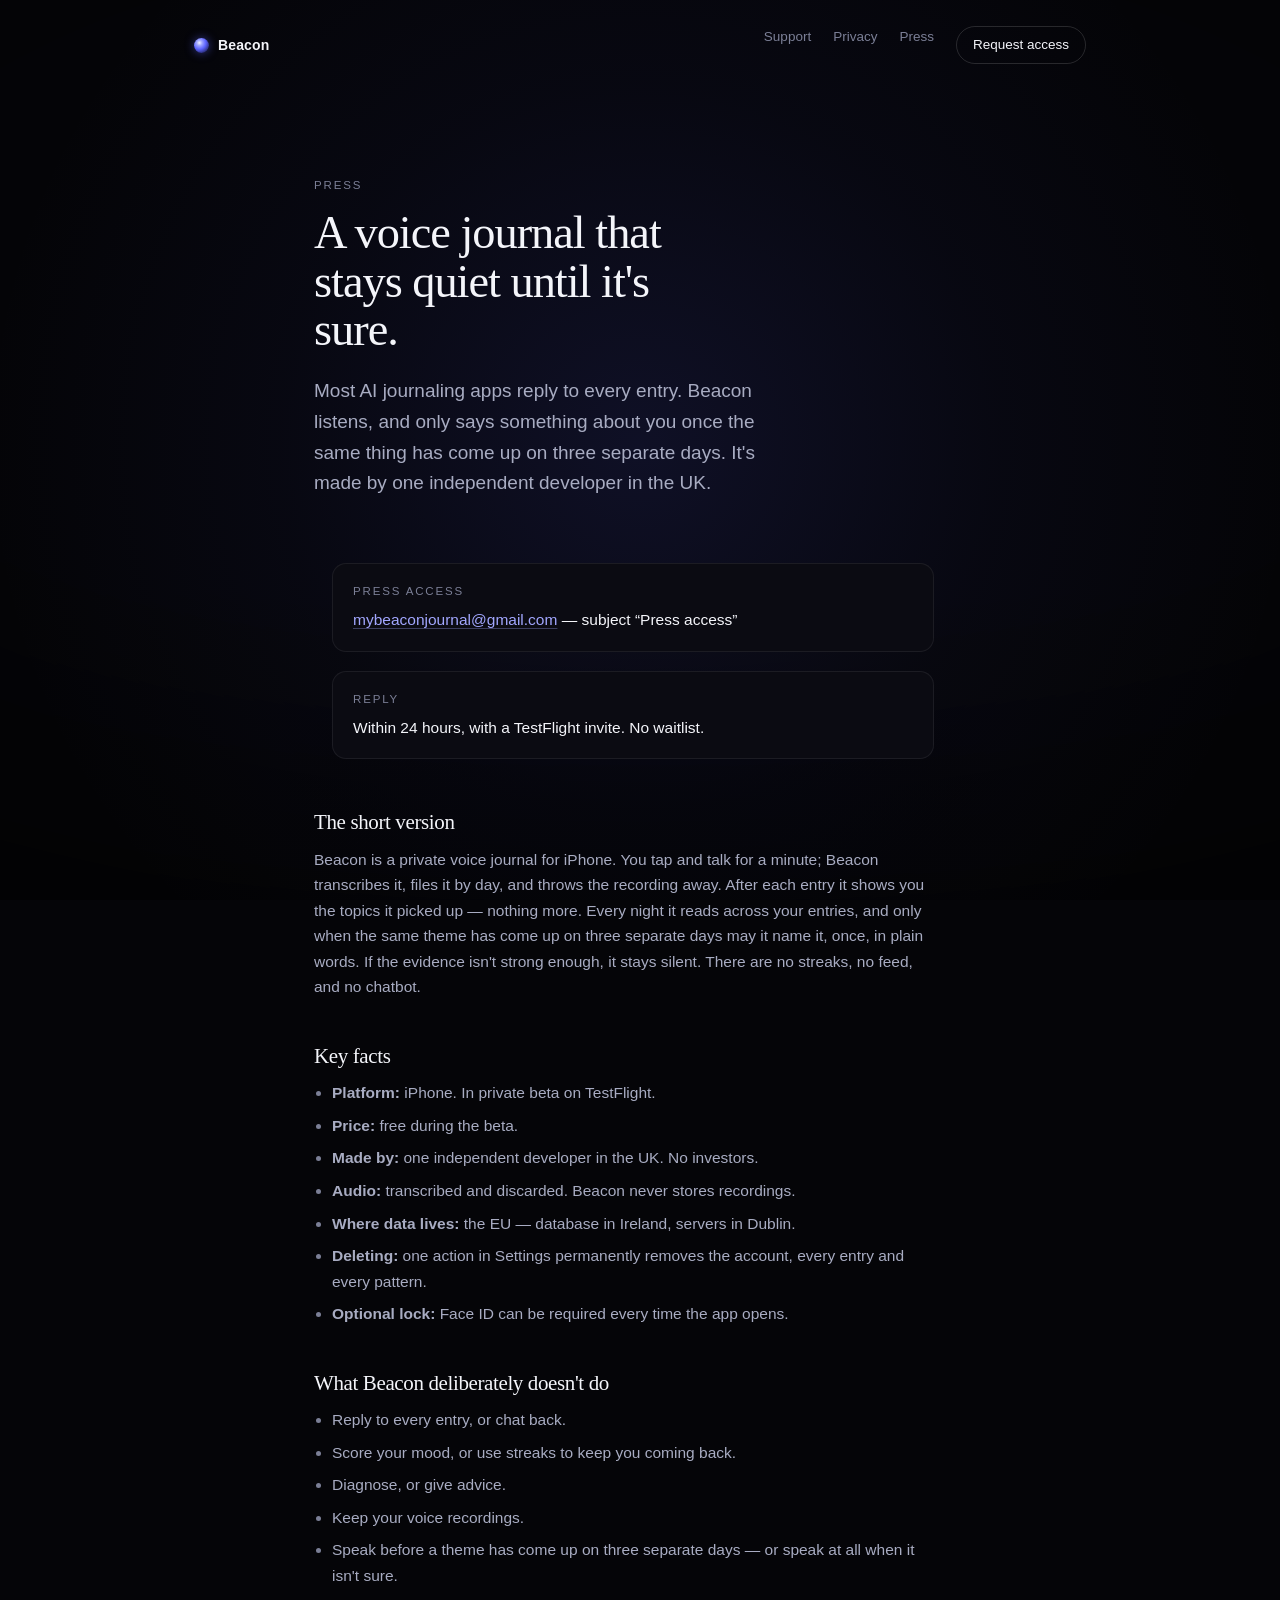
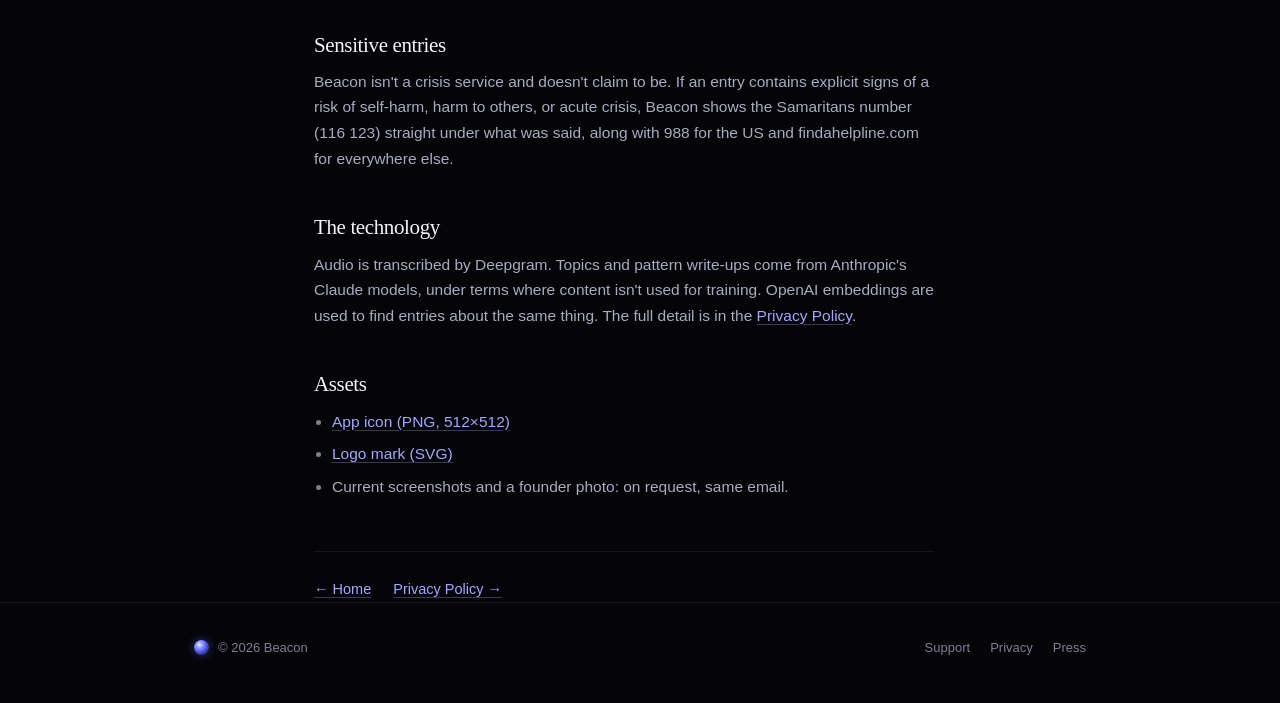
==== press.html @ 88349504 "Lead with restraint, add a press page, name every processor - Copy now matches the app: Beacon shows" ====
<!doctype html>
<html lang="en">
<head>
<meta charset="utf-8" />
<meta name="viewport" content="width=device-width, initial-scale=1" />
<title>Press — Beacon</title>
<meta name="description" content="Beacon for journalists: what it is, how it works, how it handles privacy and sensitive entries, and how to get access today." />
<meta name="theme-color" content="#050508" />
<link rel="canonical" href="https://mybeaconjournal.com/press.html" />
<meta property="og:type" content="website" />
<meta property="og:site_name" content="Beacon" />
<meta property="og:url" content="https://mybeaconjournal.com/press.html" />
<meta property="og:title" content="Press — Beacon" />
<meta property="og:description" content="A voice journal that stays quiet until it's sure. Press access, facts, and how it handles privacy." />
<meta property="og:image" content="https://mybeaconjournal.com/assets/og.png" />
<meta name="twitter:card" content="summary_large_image" />
<meta name="twitter:image" content="https://mybeaconjournal.com/assets/og.png" />
<link rel="icon" href="/favicon.svg" type="image/svg+xml" />
<link rel="icon" href="/assets/icon-32.png" sizes="32x32" type="image/png" />
<link rel="apple-touch-icon" href="/assets/apple-touch-icon.png" />
<link rel="manifest" href="/site.webmanifest" />
<link rel="stylesheet" href="styles.css" />
</head>
<body>
<a class="skip-link" href="#main">Skip to content</a>
<div class="bg" aria-hidden="true"></div>
<header class="site-header">
  <div class="wrap">
    <a class="brand" href="index.html">
      <span class="mark" aria-hidden="true"></span>
      Beacon
    </a>
    <nav class="site-nav" aria-label="Primary">
      <a href="support.html">Support</a>
      <a href="privacy.html">Privacy</a>
      <a href="press.html">Press</a>
      <a class="nav-cta" href="index.html#access">Request access</a>
    </nav>
  </div>
</header>

<main id="main">
  <section class="doc-header">
    <div class="wrap">
      <p class="label">Press</p>
      <h1>A voice journal that stays quiet until it's sure.</h1>
      <p class="lede">
        Most AI journaling apps reply to every entry. Beacon listens, and only says
        something about you once the same thing has come up on three separate days.
        It's made by one independent developer in the UK.
      </p>
    </div>
  </section>

  <section>
    <div class="wrap">
      <div class="doc">
        <ul class="contact-grid">
          <li>
            <span class="label">Press access</span>
            <span><a class="link" href="mailto:mybeaconjournal@gmail.com?subject=Press%20access">mybeaconjournal@gmail.com</a> — subject “Press access”</span>
          </li>
          <li>
            <span class="label">Reply</span>
            <span>Within 24 hours, with a TestFlight invite. No waitlist.</span>
          </li>
        </ul>

        <h2>The short version</h2>
        <p>
          Beacon is a private voice journal for iPhone. You tap and talk for a minute; Beacon
          transcribes it, files it by day, and throws the recording away. After each entry it
          shows you the topics it picked up — nothing more. Every night it reads across your
          entries, and only when the same theme has come up on three separate days may it name
          it, once, in plain words. If the evidence isn't strong enough, it stays silent. There
          are no streaks, no feed, and no chatbot.
        </p>

        <h2>Key facts</h2>
        <ul>
          <li><strong>Platform:</strong> iPhone. In private beta on TestFlight.</li>
          <li><strong>Price:</strong> free during the beta.</li>
          <li><strong>Made by:</strong> one independent developer in the UK. No investors.</li>
          <li><strong>Audio:</strong> transcribed and discarded. Beacon never stores recordings.</li>
          <li><strong>Where data lives:</strong> the EU — database in Ireland, servers in Dublin.</li>
          <li><strong>Deleting:</strong> one action in Settings permanently removes the account, every entry and every pattern.</li>
          <li><strong>Optional lock:</strong> Face ID can be required every time the app opens.</li>
        </ul>

        <h2>What Beacon deliberately doesn't do</h2>
        <ul>
          <li>Reply to every entry, or chat back.</li>
          <li>Score your mood, or use streaks to keep you coming back.</li>
          <li>Diagnose, or give advice.</li>
          <li>Keep your voice recordings.</li>
          <li>Speak before a theme has come up on three separate days — or speak at all when it isn't sure.</li>
        </ul>

        <h2>Sensitive entries</h2>
        <p>
          Beacon isn't a crisis service and doesn't claim to be. If an entry contains explicit
          signs of a risk of self-harm, harm to others, or acute crisis, Beacon shows the
          Samaritans number (116 123) straight under what was said, along with 988 for the US
          and findahelpline.com for everywhere else.
        </p>

        <h2>The technology</h2>
        <p>
          Audio is transcribed by Deepgram. Topics and pattern write-ups come from Anthropic's
          Claude models, under terms where content isn't used for training. OpenAI embeddings
          are used to find entries about the same thing. The full detail is in the
          <a class="link" href="privacy.html">Privacy Policy</a>.
        </p>

        <h2>Assets</h2>
        <ul>
          <li><a class="link" href="assets/icon-512.png" download>App icon (PNG, 512×512)</a></li>
          <li><a class="link" href="favicon.svg" download>Logo mark (SVG)</a></li>
          <li>Current screenshots and a founder photo: on request, same email.</li>
        </ul>

        <nav class="doc-nav" aria-label="Page">
          <a class="link" href="index.html">← Home</a>
          <a class="link" href="privacy.html">Privacy Policy →</a>
        </nav>
      </div>
    </div>
  </section>
</main>

<footer class="site-footer">
  <div class="wrap">
    <span class="footer-brand">
      <span class="mark" aria-hidden="true"></span>
      © 2026 Beacon
    </span>
    <nav aria-label="Footer">
      <a href="support.html">Support</a>
      <a href="privacy.html">Privacy</a>
      <a href="press.html">Press</a>
    </nav>
  </div>
</footer>
</body>
</html>
---- styles.css ----
/* ==================================================================
   Beacon — marketing site
   ------------------------------------------------------------------
   Design language is inherited directly from the app's "Obsidian
   Sanctuary" theme, not reinvented: true near-black ground, a single
   indigo/blue-violet accent, refined serif for anything a person is
   meant to *feel*, plain sans for structure and UI. One theme only —
   the app has no light mode, so neither does this.

   Type stack note: the display serif prefers Iowan Old Style and
   Hoefler Text, which ship on Apple platforms — i.e. on the exact
   devices someone researching an iOS app is most likely holding. That
   buys a genuinely editorial serif for zero network requests, which
   matters more than usual on a site whose entire pitch is privacy.
   ================================================================== */

:root {
  --void: #050508;
  --raise: #0b0b12;
  --hairline: rgba(255, 255, 255, 0.07);
  --hairline-strong: rgba(255, 255, 255, 0.14);

  --bone: #f4f5fa;
  --mist: #a8acc2;
  --quiet: #7b7f96;

  --ember: #5c63ff;
  --glow: #a2a7ff;
  --core: #eef0ff;

  --display: "Iowan Old Style", "Hoefler Text", "Palatino Linotype", Palatino, Georgia, serif;
  --sans: -apple-system, BlinkMacSystemFont, "SF Pro Text", "Segoe UI", Inter, Roboto, Helvetica, Arial, sans-serif;
  --mono: ui-monospace, SFMono-Regular, "SF Mono", Menlo, monospace;

  /* Text stays on a tight measure no matter how wide the viewport gets —
     the page grows around the words, the words don't stretch. */
  --measure: 660px;
  --measure-wide: 940px;
  --gutter: 24px;
}

*,
*::before,
*::after {
  box-sizing: border-box;
}

html {
  color-scheme: dark;
  -webkit-text-size-adjust: 100%;
  /* Both CTAs are in-page anchors. Travelling to the form, rather than
     cutting to it, is what keeps a jump from feeling like a new page. */
  scroll-behavior: smooth;
}

@media (prefers-reduced-motion: reduce) {
  html { scroll-behavior: auto; }
}

body {
  margin: 0;
  background: var(--void);
  color: var(--bone);
  font-family: var(--sans);
  font-size: 16px;
  line-height: 1.65;
  -webkit-font-smoothing: antialiased;
  text-rendering: optimizeLegibility;
  overflow-x: hidden;
}

a {
  color: inherit;
}

:focus-visible {
  outline: 2px solid var(--glow);
  outline-offset: 3px;
  border-radius: 4px;
}

.skip-link {
  position: absolute;
  left: -9999px;
  top: 0;
  background: var(--raise);
  color: var(--bone);
  padding: 12px 18px;
  border-radius: 0 0 10px 0;
  z-index: 100;
}

.skip-link:focus {
  left: 0;
}

/* ------------------------------------------------------------------
   Scroll reveal — progressive enhancement only. The `js` class is set
   by an inline script before paint, so with JS disabled or broken the
   content is simply visible rather than permanently hidden.
   ------------------------------------------------------------------ */

.js [data-reveal] {
  opacity: 0;
  transform: translateY(16px);
  transition: opacity 900ms cubic-bezier(0.22, 1, 0.36, 1),
    transform 900ms cubic-bezier(0.22, 1, 0.36, 1);
}

.js [data-reveal].is-visible {
  opacity: 1;
  transform: none;
}

@media (prefers-reduced-motion: reduce) {
  .js [data-reveal] {
    opacity: 1;
    transform: none;
    transition: none;
  }
  *,
  *::before,
  *::after {
    animation-duration: 0.001ms !important;
    animation-iteration-count: 1 !important;
    transition-duration: 0.001ms !important;
  }
}

/* ------------------------------------------------------------------
   Shell
   ------------------------------------------------------------------ */

.wrap {
  width: 100%;
  max-width: var(--measure);
  margin: 0 auto;
  padding: 0 var(--gutter);
}

/* For composition-led blocks (the timeline) that should breathe wider
   than body copy. The text inside still carries its own max-width, so
   line length never follows the container. */
.wrap-wide {
  max-width: var(--measure-wide);
}

/* ------------------------------------------------------------------
   Page atmosphere — fixed, full-viewport, sits behind everything. This
   is what stops a narrow text column from reading as a card floating
   on a black page: the light belongs to the whole window, and the
   column is simply where the words happen to sit inside it.
   ------------------------------------------------------------------ */

.bg {
  position: fixed;
  inset: 0;
  z-index: 0;
  pointer-events: none;
  overflow: hidden;
}

.bg::before {
  /* the wash the hero orb throws across the entire top of the window */
  content: "";
  position: absolute;
  top: -34vh;
  left: 50%;
  width: min(1500px, 145vw);
  aspect-ratio: 1;
  transform: translateX(-50%);
  background: radial-gradient(
    circle,
    rgba(92, 99, 255, 0.12) 0%,
    rgba(70, 76, 200, 0.05) 34%,
    transparent 62%
  );
}

.bg::after {
  /* edge vignette — pulls the corners down so the composition reads as
     a lit space rather than a flat black rectangle */
  content: "";
  position: absolute;
  inset: 0;
  background: radial-gradient(ellipse 120% 80% at 50% 35%, transparent 40%, rgba(0, 0, 0, 0.55) 100%);
}

.site-header {
  position: relative;
  z-index: 3;
  padding: 26px 0;
}

/* Header and footer run wider than the text measure. Chrome pinned to
   the outer edges is a large part of what makes a page feel like a
   window rather than a document. */
.site-header .wrap,
.site-footer .wrap {
  max-width: var(--measure-wide);
}

.site-header .wrap {
  display: flex;
  align-items: center;
  justify-content: space-between;
  gap: 16px;
}

.brand {
  display: inline-flex;
  align-items: center;
  gap: 9px;
  text-decoration: none;
  font-size: 14px;
  font-weight: 590;
  letter-spacing: 0.01em;
  color: var(--bone);
}

/* The small mark repeats the big orb's logic in miniature: light
   concentrated off-centre, dark at the rim. Never a flat dot. */
.mark {
  width: 15px;
  height: 15px;
  border-radius: 50%;
  flex: none;
  background: radial-gradient(circle at 36% 32%, var(--core) 0%, #9ea4ff 20%, var(--ember) 46%, #16173f 88%);
  box-shadow: 0 0 10px rgba(92, 99, 255, 0.5);
}

.site-nav {
  display: flex;
  gap: 22px;
  font-size: 13.5px;
}

.site-nav a {
  color: var(--quiet);
  text-decoration: none;
  transition: color 160ms ease;
}

.site-nav a:hover,
.site-nav a:focus-visible {
  color: var(--bone);
}

main {
  position: relative;
  z-index: 1;
}

/* ------------------------------------------------------------------
   Typography
   ------------------------------------------------------------------ */

h1,
h2,
h3 {
  font-family: var(--display);
  font-weight: 400;
  color: var(--bone);
  margin: 0;
}

h1 {
  font-size: clamp(2.6rem, 7.2vw, 4.15rem);
  line-height: 1.04;
  letter-spacing: -0.022em;
}

h2 {
  font-size: clamp(1.75rem, 4.4vw, 2.35rem);
  line-height: 1.16;
  letter-spacing: -0.018em;
}

h3 {
  font-size: 1.0625rem;
  line-height: 1.4;
  letter-spacing: -0.01em;
}

p {
  margin: 0;
  color: var(--mist);
}

.label {
  font-family: var(--sans);
  font-size: 0.72rem;
  font-weight: 500;
  text-transform: uppercase;
  letter-spacing: 0.16em;
  color: var(--quiet);
  margin: 0;
}

.lede {
  font-size: clamp(1.0625rem, 2.4vw, 1.1875rem);
  line-height: 1.62;
  color: var(--mist);
  max-width: 43ch;
}

/* ------------------------------------------------------------------
   Hero — one composition, not a stack. The orb is the first thing that
   happens on the page; the headline sits inside the light it throws.
   ------------------------------------------------------------------ */

.hero {
  position: relative;
  padding: clamp(20px, 4vw, 48px) 0 clamp(88px, 13vw, 150px);
  text-align: center;
  isolation: isolate;
}

/* Full-bleed by design: the stage is never constrained by the text
   measure, so the orb and the light it throws run to the edges of the
   window instead of stopping at a column boundary. */
.hero-stage {
  position: relative;
  width: 100%;
  display: flex;
  justify-content: center;
  margin-bottom: clamp(-46px, -5vw, -24px);
}

/* The orb ---------------------------------------------------------- */

.orb {
  position: relative;
  width: clamp(240px, 34vw, 440px);
  aspect-ratio: 1;
  animation: orb-drift 19s ease-in-out infinite;
}

/* Ambient bloom the sphere casts into the page. Dim and wide on
   purpose — a halo ring would read as a button, this reads as light
   leaving glass. */
.orb::after {
  content: "";
  position: absolute;
  /* Wide enough to run past the window edges on phones and to fill the
     upper third of a desktop composition — the glow is scenery, not a
     halo pinned to the sphere. */
  inset: -110%;
  border-radius: 50%;
  background: radial-gradient(
    circle,
    rgba(92, 99, 255, 0.26) 0%,
    rgba(82, 88, 230, 0.12) 26%,
    rgba(64, 70, 195, 0.05) 44%,
    transparent 66%
  );
  filter: blur(40px);
  z-index: -1;
  animation: orb-bloom 13s ease-in-out infinite;
}

/* Sphere body: light concentrated off-centre, falling to near-black at
   the rim — the same conical-gradient logic the app's Skia orb uses.
   `overflow: hidden` is what keeps the internal drift layers *inside*
   the glass, exactly like the app clipping its blooms to the sphere. */
.orb-body {
  position: absolute;
  inset: 0;
  border-radius: 50%;
  overflow: hidden;
  background: radial-gradient(
    circle at 37% 31%,
    var(--core) 0%,
    #c3c7ff 6%,
    #7d84ff 17%,
    #4950e0 30%,
    #2a2d80 45%,
    #171a4d 60%,
    #0c0e28 76%,
    #06070f 92%
  );
  box-shadow:
    inset 0 0 50px 14px rgba(3, 3, 10, 0.8),
    inset -18px -22px 70px 10px rgba(2, 2, 8, 0.85),
    0 30px 80px -34px rgba(92, 99, 255, 0.45);
  animation: orb-breathe 11s ease-in-out infinite;
}

/* Two internal light masses drifting at incommensurate speeds. Because
   the periods don't divide evenly the combined motion never visibly
   repeats — the same reason the app sums sine waves at odd frequencies
   instead of looping an animation. This is the "cut-through", kept
   entirely within the glass. */
.orb-drift-a,
.orb-drift-b {
  position: absolute;
  border-radius: 50%;
  filter: blur(22px);
  mix-blend-mode: screen;
  pointer-events: none;
}

.orb-drift-a {
  inset: 6% 12% 22% 4%;
  background: radial-gradient(circle at 40% 40%, rgba(190, 196, 255, 0.55) 0%, rgba(92, 99, 255, 0.16) 46%, transparent 70%);
  animation: drift-a 17s ease-in-out infinite;
}

.orb-drift-b {
  inset: 26% 6% 6% 20%;
  background: radial-gradient(circle at 55% 50%, rgba(120, 128, 255, 0.4) 0%, rgba(60, 66, 190, 0.12) 50%, transparent 72%);
  animation: drift-b 23s ease-in-out infinite;
}

/* A hard, tiny filament at the light source. Real light has a source;
   without this the sphere reads as fog. */
.orb-core {
  position: absolute;
  top: 30%;
  left: 34%;
  width: 9%;
  aspect-ratio: 1;
  border-radius: 50%;
  background: #fff;
  filter: blur(3px);
  opacity: 0.85;
  animation: orb-breathe 11s ease-in-out infinite;
}

/* Glass rim — a barely-there highlight along the top edge that sells
   "sphere" rather than "circle". */
.orb-rim {
  position: absolute;
  inset: 0;
  border-radius: 50%;
  background: linear-gradient(160deg, rgba(255, 255, 255, 0.16) 0%, transparent 34%);
  mask: radial-gradient(circle, transparent 0%, transparent 88%, #000 89%);
  -webkit-mask: radial-gradient(circle, transparent 0%, transparent 88%, #000 89%);
}

@keyframes orb-breathe {
  0%, 100% { transform: scale(1); }
  50%      { transform: scale(1.028); }
}

@keyframes orb-drift {
  0%, 100% { transform: translateY(0); }
  50%      { transform: translateY(-12px); }
}

@keyframes orb-bloom {
  0%, 100% { opacity: 0.85; transform: scale(1); }
  50%      { opacity: 1;    transform: scale(1.06); }
}

@keyframes drift-a {
  0%, 100% { transform: translate3d(0, 0, 0) scale(1); }
  33%      { transform: translate3d(9%, 7%, 0) scale(1.1); }
  66%      { transform: translate3d(-6%, 4%, 0) scale(0.95); }
}

@keyframes drift-b {
  0%, 100% { transform: translate3d(0, 0, 0) scale(1); }
  40%      { transform: translate3d(-8%, -6%, 0) scale(1.12); }
  75%      { transform: translate3d(5%, -3%, 0) scale(0.94); }
}

/* Device mockups — real product screenshots, not staged. Kept out of
   the layout at every width where they'd have to compete with the
   text column for room; they're supporting proof for a sighted reader
   on a spacious screen, never load-bearing for understanding the
   page, so hiding them below their breakpoint costs nothing. */

.phone {
  position: relative;
  width: 100%;
  aspect-ratio: 402 / 874;
  border-radius: 34px;
  padding: 8px;
  background: linear-gradient(155deg, #34364c 0%, #101018 42%, #050508 100%);
  box-shadow:
    0 50px 90px -34px rgba(0, 0, 0, 0.75),
    0 10px 40px -20px rgba(92, 99, 255, 0.25),
    0 0 0 1px rgba(255, 255, 255, 0.05);
}

.phone-screen {
  position: absolute;
  inset: 8px;
  border-radius: 27px;
  overflow: hidden;
  background: var(--void);
}

.phone-screen img {
  display: block;
  width: 100%;
  height: 100%;
  object-fit: cover;
  object-position: top center;
}

.phone-island {
  position: absolute;
  top: 8px;
  left: 50%;
  transform: translateX(-50%);
  width: 32%;
  height: 7px;
  border-radius: 999px;
  background: #000;
  z-index: 2;
}

/* Hero pair — hidden entirely below 640px so the mobile hero stays
   exactly the single-orb composition it was already tuned as; the
   second, further one only earns its keep once there's real width. */
.hero-phone {
  position: absolute;
  top: 50%;
  width: clamp(150px, 15vw, 200px);
  pointer-events: none;
  display: none;
}

.hero-phone-primary {
  right: clamp(-6px, 3vw, 54px);
  transform: translateY(-48%) rotate(-6deg);
  z-index: 2;
}

.hero-phone-secondary {
  left: clamp(-10px, 1vw, 24px);
  width: clamp(120px, 12vw, 165px);
  transform: translateY(-38%) rotate(6deg);
  z-index: 0;
  opacity: 0.5;
}

@media (min-width: 640px) {
  .hero-phone-primary {
    display: block;
  }
}

@media (min-width: 1040px) {
  .hero-phone-secondary {
    display: block;
  }
}

/* Section-edge mockups — large desktop only, anchored well outside the
   text measure so a mockup never sits under a line of copy. */
.edge-phone {
  position: absolute;
  top: 50%;
  width: clamp(140px, 10vw, 190px);
  display: none;
  pointer-events: none;
  z-index: 1;
}

.thread-phone {
  right: clamp(16px, 3vw, 64px);
  transform: translateY(-50%) rotate(4deg);
}

.settings-phone {
  left: clamp(16px, 3vw, 64px);
  transform: translateY(-50%) rotate(-4deg);
}

@media (min-width: 1440px) {
  .edge-phone {
    display: block;
  }
}

/* Hero copy -------------------------------------------------------- */

.hero-copy {
  position: relative;
  z-index: 2;
}

.hero h1 {
  margin: 0 auto;
  max-width: 17ch;
  /* No hard <br>: a manual break is only ever correct at one width, and
     this headline is read at every width there is. `balance` evens the
     lines so it never sets short-then-long, which is the rag that makes
     a display line look accidental. */
  text-wrap: balance;
}

.hero .lede {
  margin: 26px auto 0;
  text-wrap: pretty;
}

.hero-actions {
  margin-top: 38px;
  display: flex;
  gap: 12px;
  justify-content: center;
  flex-wrap: wrap;
}

.hero-note {
  margin-top: 18px;
  font-size: 0.8125rem;
  color: var(--quiet);
}

/* "How it works" was a second button sitting next to the ask, splitting
   the one decision the first screen exists to produce. Demoted to a
   quiet link: still there for the sceptical, no longer competing. */
.hero-secondary {
  margin-top: 16px;
  font-size: 0.8125rem;
}

.hero-secondary a {
  color: var(--quiet);
  text-decoration: underline;
  text-decoration-color: rgba(255, 255, 255, 0.14);
  text-underline-offset: 4px;
  transition: color 160ms ease, text-decoration-color 160ms ease;
}

.hero-secondary a:hover,
.hero-secondary a:focus-visible {
  color: var(--mist);
  text-decoration-color: var(--quiet);
}

/* ------------------------------------------------------------------
   The mobile fold — where the traffic actually lands
   ------------------------------------------------------------------
   This page is fed by a link in a TikTok bio, so the overwhelming
   majority of first views are an in-app browser on a phone: roughly
   390x660 of usable viewport once that browser's own chrome is taken
   out, and about three seconds of attention.

   Measured there before this block existed: the orb occupied 36% of
   the first screen, the headline ran to three lines, the supporting
   sentence was cut off mid-clause, and the button was 108px below the
   fold. The first screen was atmosphere with the ask underneath it.

   The desktop treatment further down is gated behind `min-width:
   640px` and never applied here, which is exactly backwards for who is
   arriving. Everything below buys vertical room back, in the order it
   is least missed: the sphere gives up diameter first (it is still the
   first thing seen, it just no longer owns a third of the screen),
   then the gaps tighten, then the headline steps down a size so it
   sets in two lines instead of three.

   `min(vw, vh)` rather than fixed sizes so a short landscape phone and
   a tall iPhone Pro Max both resolve sensibly instead of stepping at a
   breakpoint.
   ------------------------------------------------------------------ */

@media (max-width: 639px) {
  .hero {
    padding-top: clamp(8px, 2vw, 16px);
  }

  .orb {
    width: clamp(140px, min(50vw, 29vh), 260px);
  }

  .hero h1 {
    font-size: clamp(1.9rem, min(8.4vw, 5.4vh), 2.6rem);
    max-width: 18ch;
  }

  .hero .lede {
    margin-top: 14px;
    font-size: 1rem;
    max-width: 38ch;
    /* `pretty` only protects the last line; at this measure the sentence
       was leaving "for months." alone on a line of its own. */
    text-wrap: balance;
  }

  .badge {
    margin-bottom: 14px;
    font-size: 0.7rem;
    padding: 6px 13px 6px 11px;
  }

  .hero-stage {
    margin-bottom: -8px;
  }

  .hero-actions {
    margin-top: 22px;
  }

  /* Comfortably past the 44px touch minimum, and wide enough to be an
     obvious target for a thumb rather than a tidy desktop pill. */
  .hero-actions .btn-primary {
    padding: 15px 34px;
    font-size: 1rem;
  }

  .hero-note {
    margin-top: 14px;
  }

  .hero-secondary {
    margin-top: 12px;
  }
}

/* ------------------------------------------------------------------
   Short viewports — the fold
   ------------------------------------------------------------------
   The hero was composed on a tall screen, where it has room to be
   generous. On a 1440x900 laptop -- the single most common viewport
   arriving from a link in a bio -- that generosity pushed the primary
   CTA 106px below the fold, so the first screen showed the orb, the
   headline, and half a sentence, but never the ask.

   The fix is the vertical budget, not the design. The sphere and the
   headline are already fluid in *width* (34vw, 7.2vw); here they are
   made fluid in height too, by taking `min()` against a vh unit. The
   composition then shrinks continuously as the window gets shorter
   instead of stepping at a breakpoint, which is what a stack of
   max-height tiers would do -- and a cliff is exactly what you notice
   when you drag a window taller.

   The 1010px ceiling is where the untightened hero stops clipping on
   its own, so it covers every laptop (a 13" Air reports ~800-860, a
   16" Pro ~1010) and leaves tall external displays exactly as tuned.
   Each value is a `clamp()` maximum, so the narrow-screen minimums are
   untouched -- and the block starts at 640px, so mobile is unaffected
   in any case.
   ------------------------------------------------------------------ */

@media (min-width: 640px) and (max-height: 1010px) {
  .hero {
    padding-top: clamp(20px, 4vw, 26px);
  }

  .orb {
    width: clamp(240px, min(34vw, 33vh), 440px);
  }

  .hero h1 {
    font-size: clamp(2.6rem, min(7.2vw, 7.2vh), 4.15rem);
  }

  .badge {
    margin-bottom: 16px;
  }

  .hero .lede {
    margin-top: 18px;
  }

  .hero-actions {
    margin-top: 24px;
  }

  .hero-note {
    margin-top: 12px;
  }
}

/* ------------------------------------------------------------------
   Buttons
   ------------------------------------------------------------------ */

.btn {
  display: inline-flex;
  align-items: center;
  justify-content: center;
  padding: 13px 26px;
  border-radius: 999px;
  font-size: 0.9375rem;
  font-weight: 500;
  letter-spacing: 0.005em;
  text-decoration: none;
  border: 1px solid transparent;
  transition: background 180ms ease, box-shadow 220ms ease, border-color 180ms ease, color 180ms ease;
}

.btn-primary {
  background: var(--ember);
  color: #fff;
  box-shadow: 0 6px 30px -8px rgba(92, 99, 255, 0.7);
}

.btn-primary:hover,
.btn-primary:focus-visible {
  background: #6b71ff;
  box-shadow: 0 8px 38px -6px rgba(92, 99, 255, 0.85);
}

.link {
  color: var(--glow);
  text-decoration: underline;
  text-decoration-color: rgba(162, 167, 255, 0.32);
  text-underline-offset: 3px;
  transition: text-decoration-color 160ms ease;
}

.link:hover,
.link:focus-visible {
  text-decoration-color: var(--glow);
}

/* ------------------------------------------------------------------
   Sections — rhythm varies deliberately; dividers are rare, not
   automatic, so the ones that exist mean something.
   ------------------------------------------------------------------ */

.section {
  position: relative;
  padding: clamp(76px, 12vw, 128px) 0;
}

/* Full-bleed divider that fades out before it reaches either edge. A
   hard edge-to-edge line reads like a table border; a line that
   dissolves into the dark reads like the room continuing past the
   frame — which is the whole point of not feeling boxed in. */
.section-rule::before {
  content: "";
  position: absolute;
  top: 0;
  left: 0;
  right: 0;
  height: 1px;
  background: linear-gradient(
    to right,
    transparent 0%,
    var(--hairline) 18%,
    var(--hairline-strong) 50%,
    var(--hairline) 82%,
    transparent 100%
  );
}

/* A full-bleed band that gives one section its own room. Used for the
   timeline, which is the page's centrepiece and earns the emphasis. */
.band {
  background:
    radial-gradient(ellipse 90% 60% at 50% 0%, rgba(92, 99, 255, 0.07) 0%, transparent 70%),
    linear-gradient(180deg, rgba(255, 255, 255, 0.014) 0%, transparent 55%);
}

.section-head {
  margin-bottom: clamp(40px, 6vw, 60px);
}

.section-head h2 {
  margin-top: 14px;
  max-width: 18ch;
}

.section-head .lede {
  margin-top: 20px;
}

/* Steps — editorial rows, not boxed cards. The numeral is set in the
   display face at a size that makes it a typographic element rather
   than a badge. */
.steps {
  display: grid;
  gap: 0;
}

.step {
  display: grid;
  grid-template-columns: 3.25rem 1fr;
  gap: 4px 20px;
  padding: 26px 0;
  border-top: 1px solid var(--hairline);
  align-items: baseline;
}

.step:last-child {
  border-bottom: 1px solid var(--hairline);
}

.step-n {
  font-family: var(--display);
  font-size: 1.5rem;
  line-height: 1;
  color: var(--ember);
  font-variant-numeric: lining-nums;
}

.step h3 {
  margin-bottom: 6px;
}

.step p {
  grid-column: 2;
  font-size: 0.9375rem;
  max-width: 46ch;
}

/* ------------------------------------------------------------------
   The accumulation — the one section that *demonstrates* the product
   instead of describing it: quiet dated fragments running down a
   hairline, converging into a single lit noticing.
   ------------------------------------------------------------------ */

.thread {
  position: relative;
  padding-left: 30px;
  /* The band around it is full-bleed; the reading column inside it is
     not. Widening this with the container would be the exact mistake
     the full-width treatment is meant to avoid. */
  max-width: 660px;
}

.thread::before {
  content: "";
  position: absolute;
  left: 4px;
  top: 6px;
  bottom: 96px;
  width: 1px;
  background: linear-gradient(
    to bottom,
    transparent 0%,
    var(--hairline-strong) 12%,
    var(--hairline-strong) 62%,
    rgba(92, 99, 255, 0.55) 100%
  );
}

.fragment {
  position: relative;
  padding-bottom: 26px;
}

.fragment::before {
  content: "";
  position: absolute;
  left: -30px;
  top: 9px;
  width: 7px;
  height: 7px;
  border-radius: 50%;
  background: #2a2c40;
  box-shadow: 0 0 0 4px var(--void);
}

.fragment time {
  display: block;
  font-size: 0.6875rem;
  text-transform: uppercase;
  letter-spacing: 0.14em;
  color: var(--quiet);
  margin-bottom: 5px;
}

.fragment p {
  font-family: var(--display);
  font-style: italic;
  font-size: 1.0625rem;
  line-height: 1.5;
  color: #9296ad;
  max-width: 40ch;
}

/* The noticing — same left rail, but the node lights up and the type
   steps up in weight and brightness. The visual payoff is earned by
   the four quiet fragments above it. */
.noticing {
  position: relative;
  margin-top: 14px;
  padding: 28px 28px 30px;
  border: 1px solid var(--hairline);
  border-radius: 18px;
  background: linear-gradient(180deg, rgba(92, 99, 255, 0.055) 0%, rgba(11, 11, 18, 0.6) 60%);
  /* Deliberately NOT overflow:hidden — the lit node below sits outside
     this box, on the rail, and clipping is what makes the whole
     "fragments converge into a noticing" idea fall apart. The gradient
     respects border-radius on its own. */
}

.noticing::before {
  content: "";
  position: absolute;
  left: -34px;
  top: 34px;
  width: 11px;
  height: 11px;
  border-radius: 50%;
  background: radial-gradient(circle at 35% 32%, var(--core) 0%, var(--ember) 55%, #1a1b4a 100%);
  box-shadow: 0 0 14px 2px rgba(92, 99, 255, 0.75), 0 0 0 4px var(--void);
}

.noticing-label {
  display: flex;
  align-items: center;
  gap: 8px;
  font-size: 0.6875rem;
  text-transform: uppercase;
  letter-spacing: 0.15em;
  color: var(--glow);
  margin-bottom: 14px;
}

.noticing h3 {
  font-size: 1.25rem;
  margin-bottom: 12px;
}

.noticing-text {
  font-family: var(--display);
  font-style: italic;
  font-size: clamp(1.0625rem, 2.4vw, 1.1875rem);
  line-height: 1.6;
  color: #dee0f0;
  text-wrap: pretty;
}

.thread-caption {
  margin-top: 26px;
  padding-left: 30px;
  font-size: 0.8125rem;
  color: var(--quiet);
  max-width: 52ch;
}

/* ------------------------------------------------------------------
   Privacy — three specific, checkable facts. Vague trust copy is
   worse than none; each of these describes something the app actually
   does.
   ------------------------------------------------------------------ */

.facts {
  list-style: none;
  margin: 0;
  padding: 0;
}

.facts li {
  padding: 24px 0;
  border-top: 1px solid var(--hairline);
  display: grid;
  gap: 6px;
}

.facts li:last-child {
  border-bottom: 1px solid var(--hairline);
}

.facts strong {
  font-family: var(--display);
  font-size: 1.0625rem;
  font-weight: 400;
  color: var(--bone);
}

.facts p {
  font-size: 0.9375rem;
  max-width: 52ch;
}

/* ------------------------------------------------------------------
   Footer
   ------------------------------------------------------------------ */

.site-footer {
  border-top: 1px solid var(--hairline);
  padding: 34px 0 44px;
}

.site-footer .wrap {
  display: flex;
  flex-wrap: wrap;
  align-items: center;
  justify-content: space-between;
  gap: 14px 24px;
  font-size: 0.8125rem;
  color: var(--quiet);
}

.site-footer nav {
  display: flex;
  gap: 20px;
}

.site-footer a {
  color: var(--quiet);
  text-decoration: none;
  transition: color 160ms ease;
}

.site-footer a:hover,
.site-footer a:focus-visible {
  color: var(--mist);
}

.footer-brand {
  display: inline-flex;
  align-items: center;
  gap: 9px;
}

/* ------------------------------------------------------------------
   Document pages (support / privacy)
   ------------------------------------------------------------------ */

.doc-header {
  padding: clamp(56px, 10vw, 86px) 0 0;
}

.doc-header h1 {
  font-size: clamp(2.1rem, 5.4vw, 2.9rem);
  max-width: 18ch;
  margin-top: 14px;
}

.doc-header .lede {
  margin-top: 22px;
}

.doc {
  max-width: 620px;
  padding: clamp(44px, 7vw, 64px) 0 0;
}

.doc h2 {
  font-size: 1.3125rem;
  margin: 44px 0 12px;
}

.doc h2:first-child {
  margin-top: 0;
}

.doc p {
  margin-bottom: 16px;
  font-size: 0.9688rem;
}

.doc ul {
  margin: 0 0 18px;
  padding-left: 18px;
  color: var(--mist);
  font-size: 0.9688rem;
}

.doc li {
  margin-bottom: 7px;
}

.doc li::marker {
  color: var(--quiet);
}

.meta {
  font-size: 0.8125rem;
  color: var(--quiet);
  margin-top: 18px;
}

.contact-grid {
  list-style: none;
  margin: 0 0 8px;
  padding: 0;
  display: grid;
  gap: 12px;
}

.contact-grid li {
  border: 1px solid var(--hairline);
  border-radius: 14px;
  padding: 18px 20px;
  background: var(--raise);
  /* Grid, not inline flow: `.label` is applied to a <span> here, so a
     plain margin-bottom would do nothing and the label would run into
     the value on the same line. */
  display: grid;
  gap: 6px;
  justify-items: start;
}

.contact-grid span:last-child {
  font-size: 0.9688rem;
  color: var(--bone);
}

.doc-nav {
  display: flex;
  gap: 22px;
  margin-top: 52px;
  padding-top: 26px;
  border-top: 1px solid var(--hairline);
  font-size: 0.9063rem;
}

/* ------------------------------------------------------------------
   Wider viewports — the measure stays narrow on purpose. Long lines
   are the fastest way to make careful writing feel careless.
   ------------------------------------------------------------------ */

@media (min-width: 900px) {
  :root {
    --measure: 700px;
  }

  .step {
    grid-template-columns: 4rem 1fr;
    padding: 30px 0;
  }
}

/* ------------------------------------------------------------------
   Founding access — the conversion surface
   ------------------------------------------------------------------
   Added when the site stopped being a brochure and started being a
   waitlist. Everything above this line existed to build enough trust
   that this section gets read; it is the only place on the page that
   asks for anything.
   ------------------------------------------------------------------ */

/* Scarcity badge. Sits above the h1 and is the first thing read, so it
   stays quiet — the claim does the work, not the styling. */
.badge {
  display: inline-flex;
  align-items: center;
  gap: 9px;
  margin: 0 0 22px;
  padding: 7px 15px 7px 13px;
  border: 1px solid var(--hairline-strong);
  border-radius: 999px;
  font-size: 0.75rem;
  font-weight: 500;
  letter-spacing: 0.04em;
  color: var(--mist);
  background: rgba(255, 255, 255, 0.02);
}

.badge-dot {
  width: 6px;
  height: 6px;
  border-radius: 50%;
  background: var(--glow);
  box-shadow: 0 0 12px 1px rgba(162, 167, 255, 0.75);
  animation: badge-pulse 3.6s ease-in-out infinite;
}

/* Deliberately slow — this is the orb's respiration, not a
   notification dot. A fast blink would read as an alert. */
@keyframes badge-pulse {
  0%, 100% { opacity: 1; }
  50% { opacity: 0.35; }
}

@media (prefers-reduced-motion: reduce) {
  .badge-dot { animation: none; }
}

/* Header CTA. Quieter than the hero button on purpose — it's a
   persistent fallback for someone who scrolled past, not the ask. */
.nav-cta {
  padding: 7px 16px;
  border: 1px solid var(--hairline-strong);
  border-radius: 999px;
  color: var(--bone) !important;
}

.nav-cta:hover,
.nav-cta:focus-visible {
  border-color: rgba(255, 255, 255, 0.32);
  background: rgba(255, 255, 255, 0.04);
}

@media (max-width: 520px) {
  /* On a narrow screen the nav can't hold three items without
     wrapping into the brand. The doc links survive in the footer. */
  .site-nav a:not(.nav-cta) { display: none; }
}

.access {
  scroll-margin-top: 24px;
  isolation: isolate;
}

/* The light comes back up to close the page the way the hero opened it.
   ::after, not ::before — .section-rule has already claimed ::before for
   the divider that separates this section from the one above. */
.access::after {
  content: "";
  position: absolute;
  left: 50%;
  top: -60px;
  z-index: -1;
  width: min(1400px, 130vw);
  height: 520px;
  transform: translateX(-50%);
  background: radial-gradient(ellipse 60% 100% at 50% 0%, rgba(92, 99, 255, 0.16) 0%, transparent 68%);
  pointer-events: none;
}

/* The three terms of the deal, stated before the form rather than
   after it — nobody should have to submit to find out what they get. */
.terms {
  list-style: none;
  margin: 40px 0 0;
  padding: 0;
  display: grid;
  gap: 26px;
}

@media (min-width: 760px) {
  .terms {
    grid-template-columns: repeat(3, 1fr);
    gap: 32px;
  }
}

.terms li {
  display: flex;
  flex-direction: column;
  gap: 6px;
}

.terms strong {
  font-family: var(--display);
  font-size: 1.0625rem;
  font-weight: 400;
  color: var(--bone);
  letter-spacing: -0.01em;
}

.terms span {
  font-size: 0.9375rem;
  line-height: 1.55;
  color: var(--quiet);
}

/* The embed sits on the void with no card around it — a bordered box
   here would be the only card on the entire page.
   The form's own background is set to #050508 in Tally, i.e. exactly
   --void, so it is left opaque rather than run with
   transparentBackground=1: a transparent embed leaves the iframe
   document unpainted, and the browser fills that with white until
   Tally's CSS lands — a full-width white card in the middle of a pure
   black page. Painting the frame --void underneath means the worst
   case is a black rectangle that then fills with the form. */
.form-frame {
  margin-top: 46px;
  min-height: 420px;
}

.form-frame iframe {
  display: block;
  width: 100%;
  border: 0;
  background: var(--void);
  color-scheme: dark;
}

/* Only ever visible when the embed didn't arrive. It has to read as a
   working way in, not as an error the reader is expected to solve. */
.form-fallback {
  margin: 0;
  font-size: 0.9375rem;
  color: var(--mist);
  max-width: 46ch;
}

/* ------------------------------------------------------------------
   The depth ladder
   ------------------------------------------------------------------
   Sits under the demonstration, not above it: the fragments converging
   into a noticing show that Beacon finds *a* thing; the ladder is the
   argument that it keeps finding more. Feeling first, structure after.

   Deliberately the same editorial-row treatment as .steps — hairlines,
   no cards — because these are the same kind of object. The timeframe
   takes the accent colour that .step-n uses for its numeral, so the
   eye reads them as a series rather than as two unrelated lists.
   ------------------------------------------------------------------ */

.ladder {
  list-style: none;
  margin: 56px 0 0;
  padding: 0;
  /* Matches .thread — the band is full-bleed, the reading column is not. */
  max-width: 660px;
}

.ladder li {
  display: grid;
  gap: 6px 28px;
  padding: 26px 0;
  border-top: 1px solid var(--hairline);
}

.ladder li:last-child {
  border-bottom: 1px solid var(--hairline);
}

/* Two columns only once there's room for the timeframe to sit beside
   the copy without squeezing it — below this it stacks, which reads
   fine as a label above its own paragraph. */
@media (min-width: 720px) {
  .ladder li {
    grid-template-columns: 10.5rem 1fr;
    align-items: baseline;
  }
}

.ladder-when {
  font-family: var(--sans);
  font-size: 0.72rem;
  font-weight: 500;
  text-transform: uppercase;
  letter-spacing: 0.16em;
  color: var(--ember);
}

.ladder h3 {
  margin-bottom: 8px;
}

/* Scoped past .ladder-when so the timeframe keeps its own size/colour. */
.ladder div p {
  font-size: 0.9375rem;
  max-width: 46ch;
}
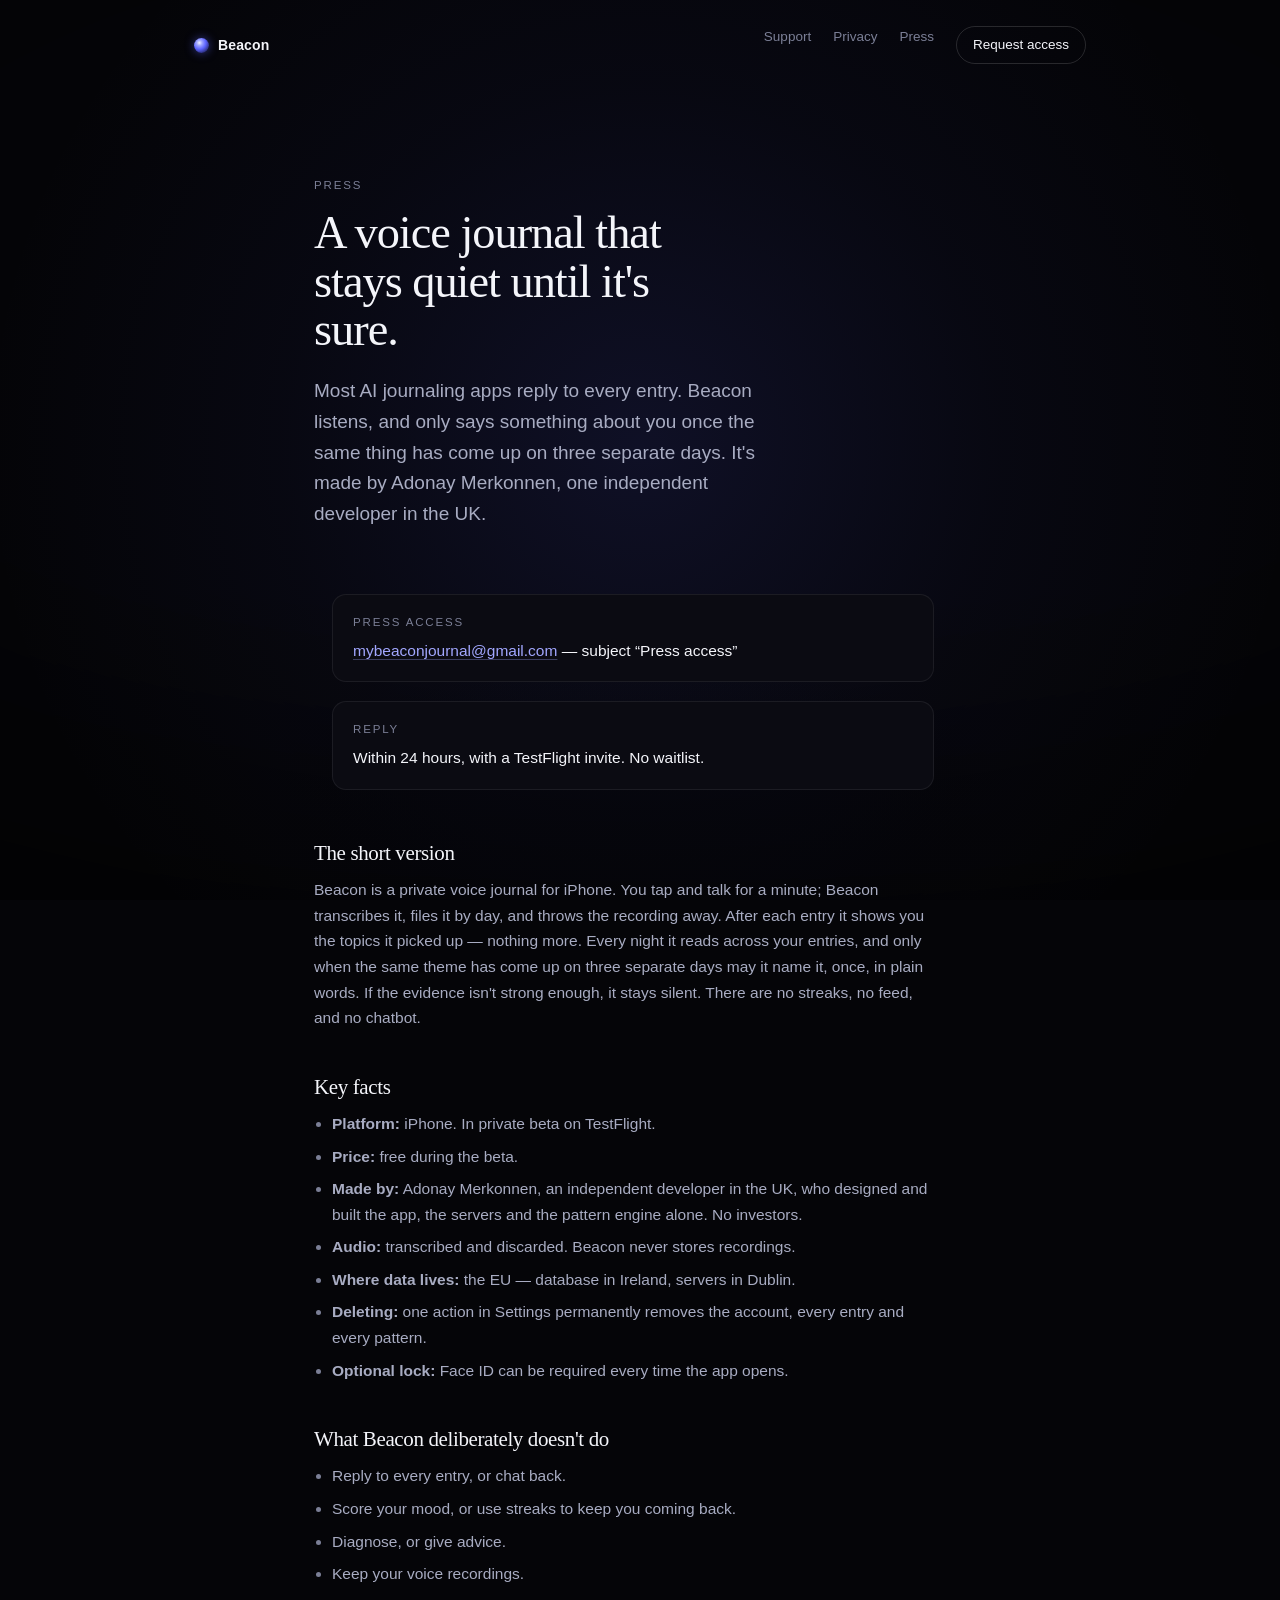
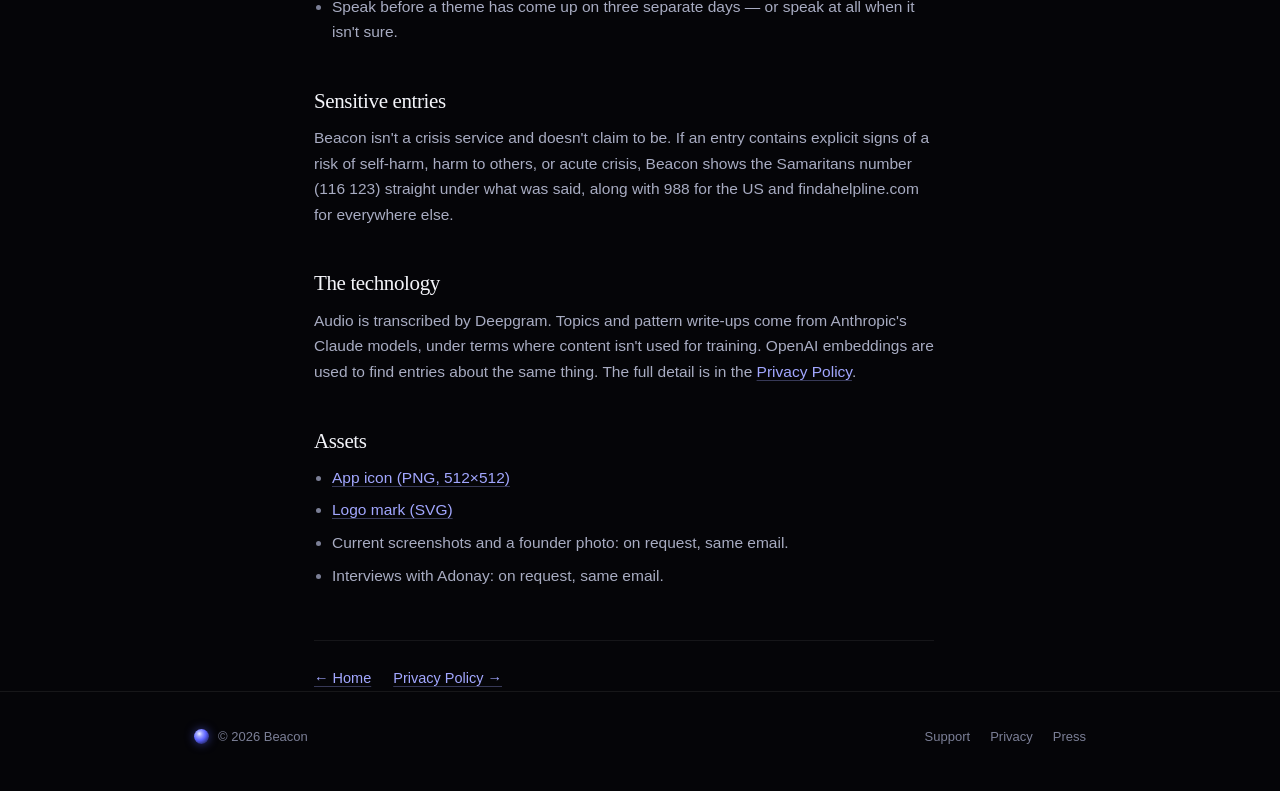
==== commit 02f70951: "Add who makes Beacon: Adonay Merkonnen, independent developer A short maker section on the home page" ====
--- a/press.html
+++ b/press.html
@@ -47,7 +47,7 @@
       <p class="lede">
         Most AI journaling apps reply to every entry. Beacon listens, and only says
         something about you once the same thing has come up on three separate days.
-        It's made by one independent developer in the UK.
+        It's made by Adonay Merkonnen, one independent developer in the UK.
       </p>
     </div>
   </section>
@@ -80,7 +80,7 @@
         <ul>
           <li><strong>Platform:</strong> iPhone. In private beta on TestFlight.</li>
           <li><strong>Price:</strong> free during the beta.</li>
-          <li><strong>Made by:</strong> one independent developer in the UK. No investors.</li>
+          <li><strong>Made by:</strong> Adonay Merkonnen, an independent developer in the UK, who designed and built the app, the servers and the pattern engine alone. No investors.</li>
           <li><strong>Audio:</strong> transcribed and discarded. Beacon never stores recordings.</li>
           <li><strong>Where data lives:</strong> the EU — database in Ireland, servers in Dublin.</li>
           <li><strong>Deleting:</strong> one action in Settings permanently removes the account, every entry and every pattern.</li>
@@ -117,6 +117,7 @@
           <li><a class="link" href="assets/icon-512.png" download>App icon (PNG, 512×512)</a></li>
           <li><a class="link" href="favicon.svg" download>Logo mark (SVG)</a></li>
           <li>Current screenshots and a founder photo: on request, same email.</li>
+          <li>Interviews with Adonay: on request, same email.</li>
         </ul>
 
         <nav class="doc-nav" aria-label="Page">
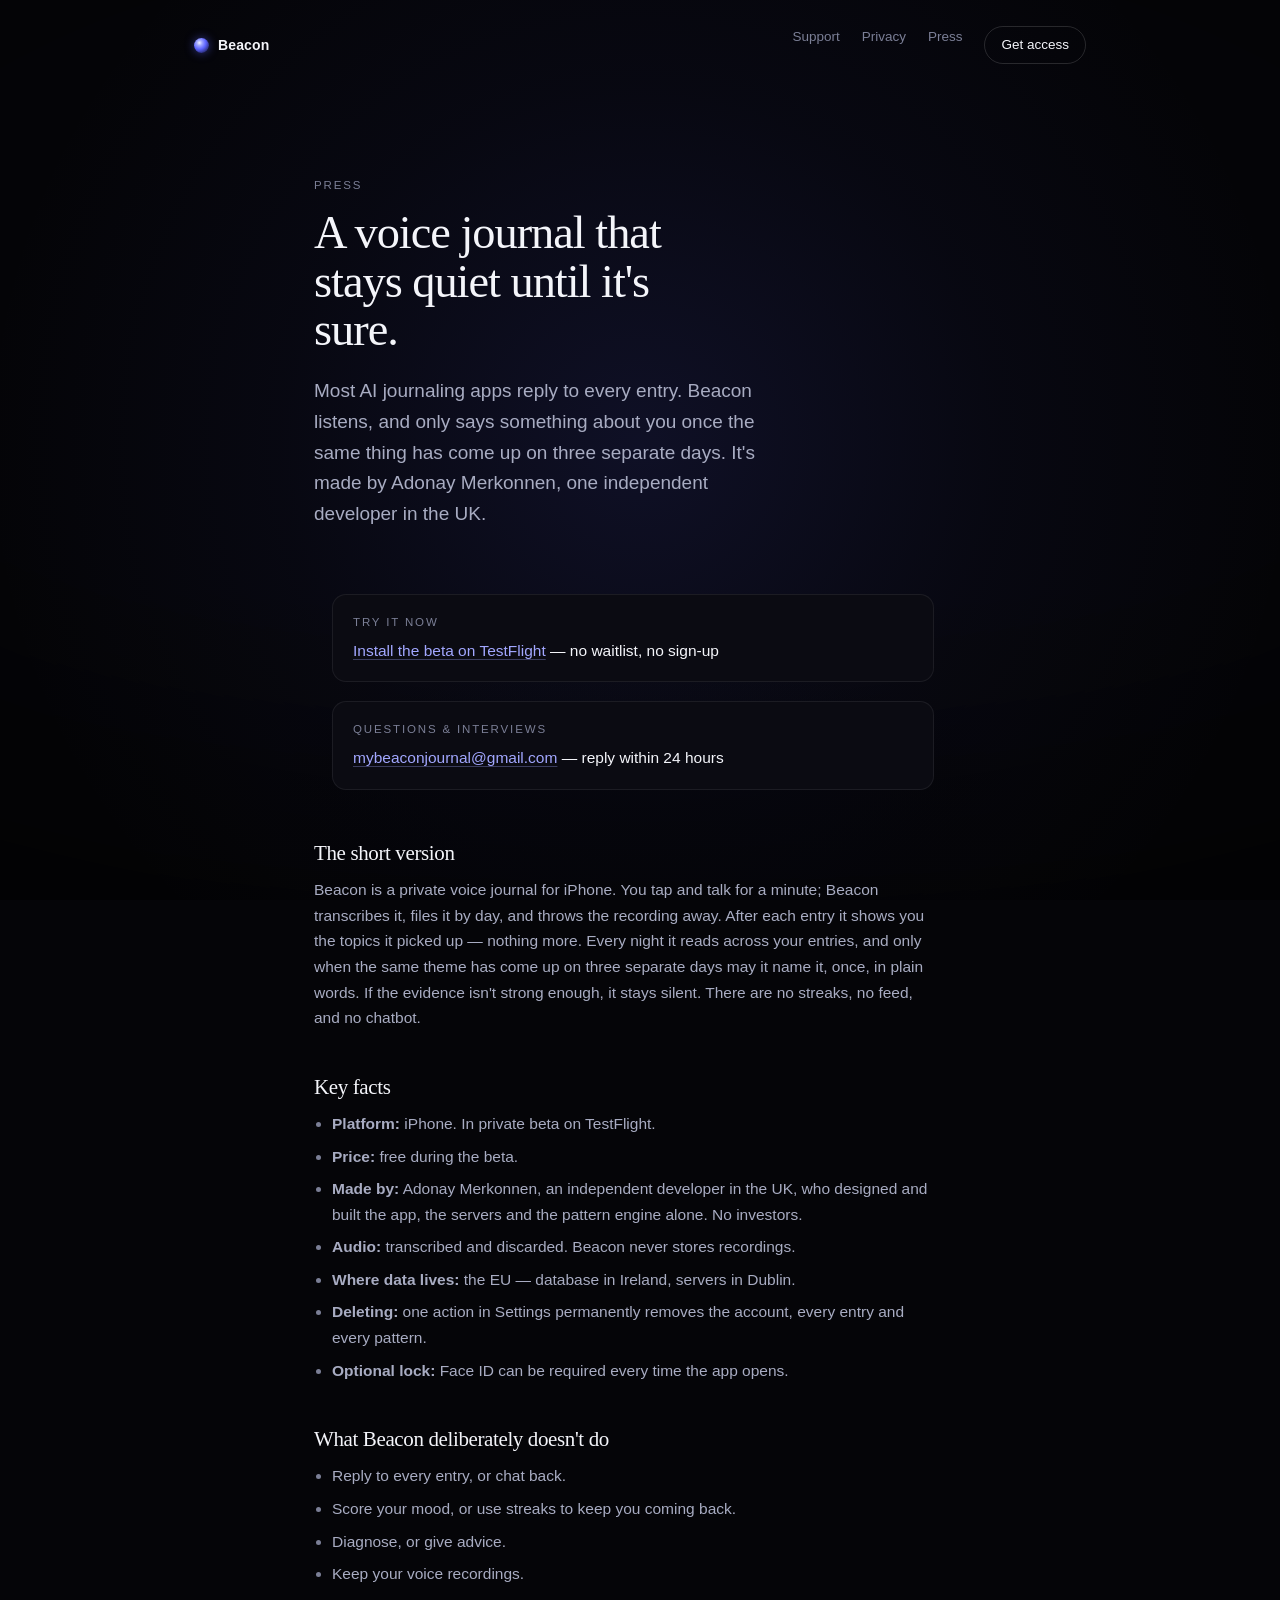
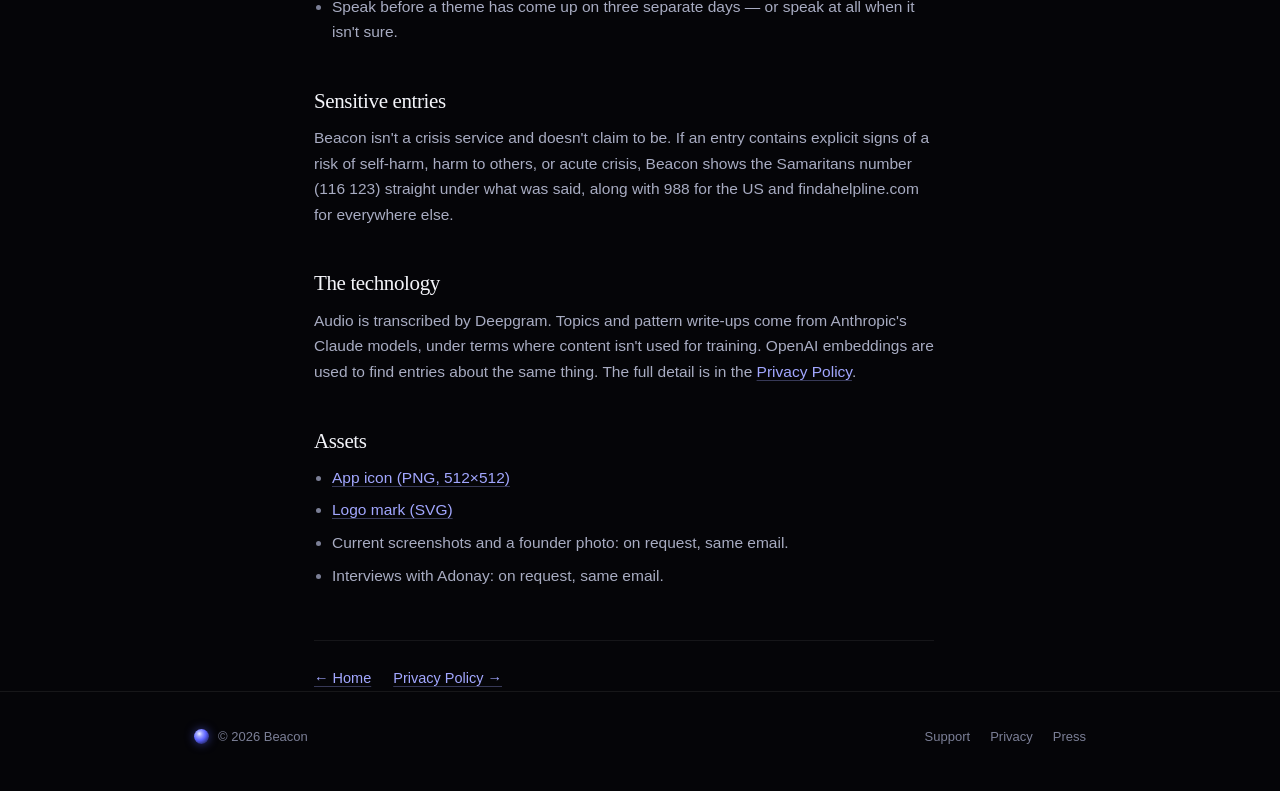
==== commit 2554472e: "Replace the waitlist with instant TestFlight access The public TestFlight link is live, so nobody wa" ====
--- a/press.html
+++ b/press.html
@@ -34,7 +34,7 @@
       <a href="support.html">Support</a>
       <a href="privacy.html">Privacy</a>
       <a href="press.html">Press</a>
-      <a class="nav-cta" href="index.html#access">Request access</a>
+      <a class="nav-cta" href="index.html#access">Get access</a>
     </nav>
   </div>
 </header>
@@ -57,12 +57,12 @@
       <div class="doc">
         <ul class="contact-grid">
           <li>
-            <span class="label">Press access</span>
-            <span><a class="link" href="mailto:mybeaconjournal@gmail.com?subject=Press%20access">mybeaconjournal@gmail.com</a> — subject “Press access”</span>
+            <span class="label">Try it now</span>
+            <span><a class="link" href="https://testflight.apple.com/join/jwMzWPPe">Install the beta on TestFlight</a> — no waitlist, no sign-up</span>
           </li>
           <li>
-            <span class="label">Reply</span>
-            <span>Within 24 hours, with a TestFlight invite. No waitlist.</span>
+            <span class="label">Questions &amp; interviews</span>
+            <span><a class="link" href="mailto:mybeaconjournal@gmail.com?subject=Press">mybeaconjournal@gmail.com</a> — reply within 24 hours</span>
           </li>
         </ul>
 
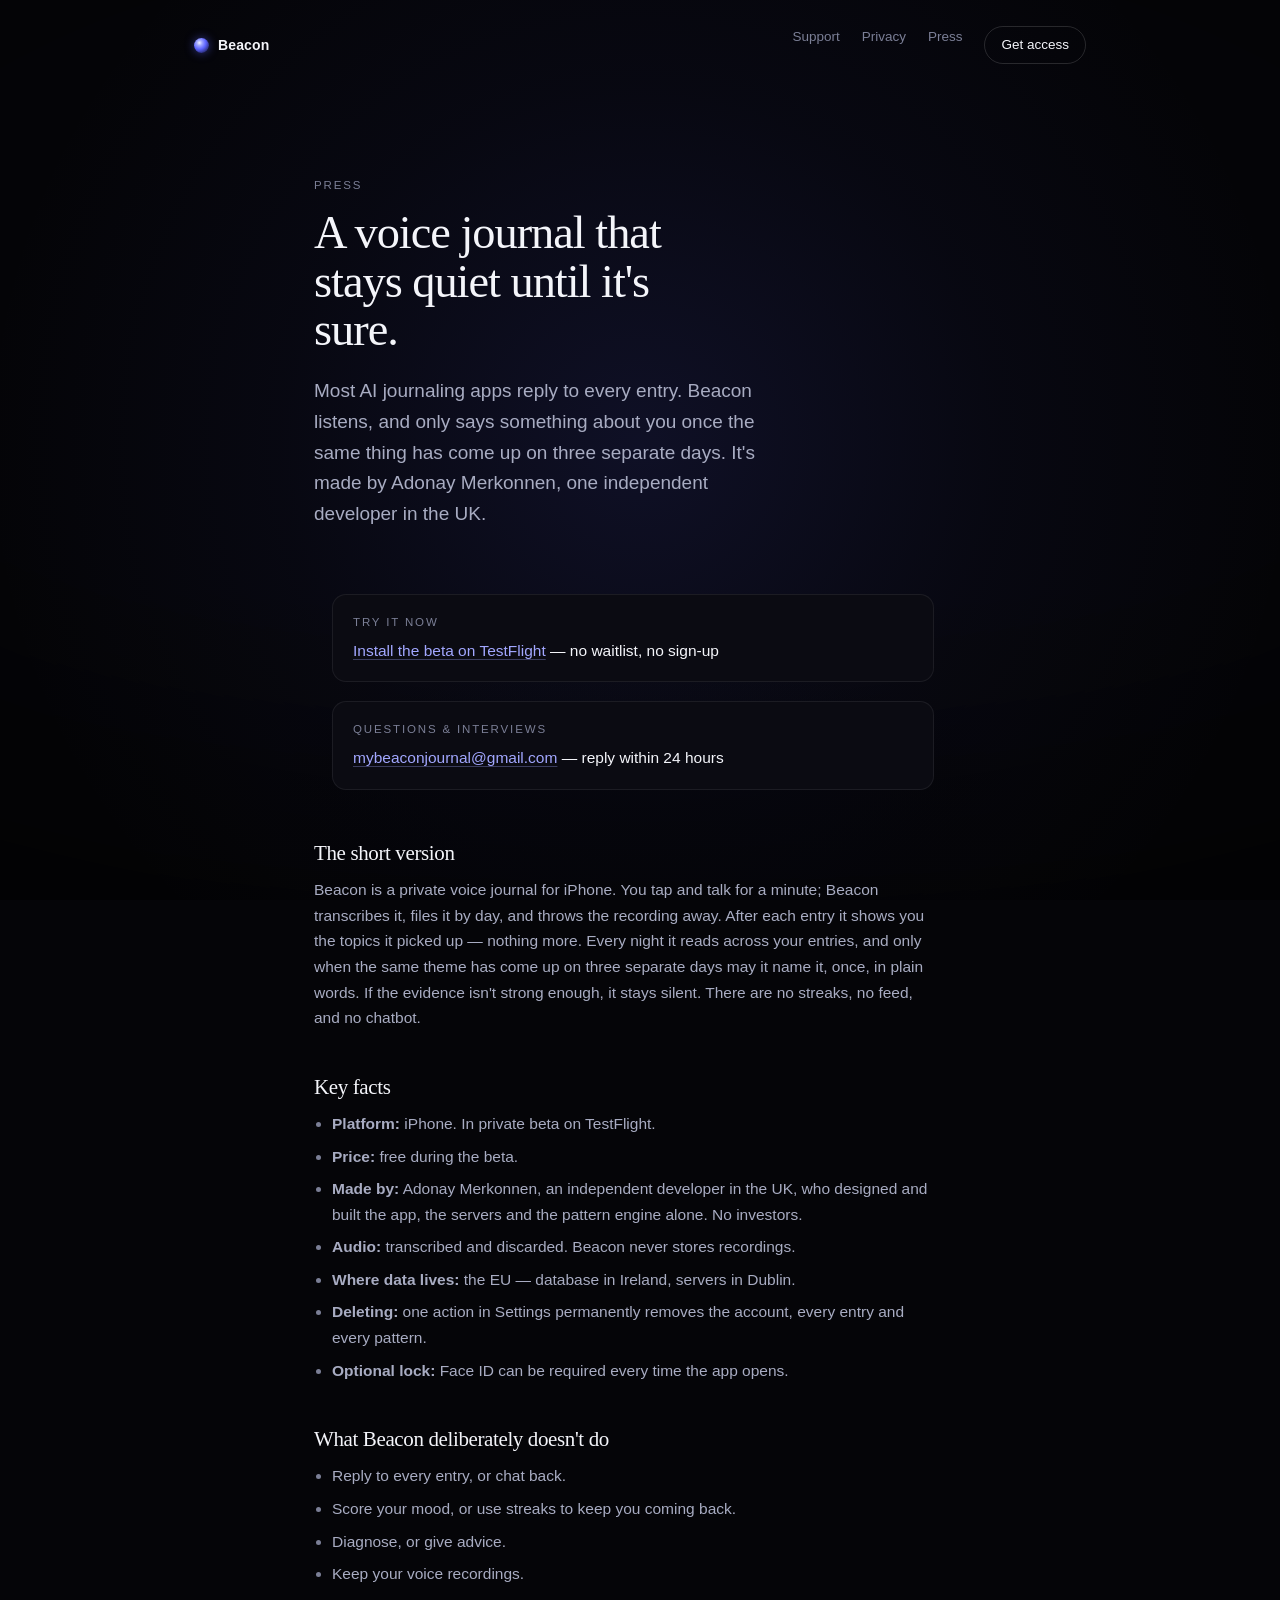
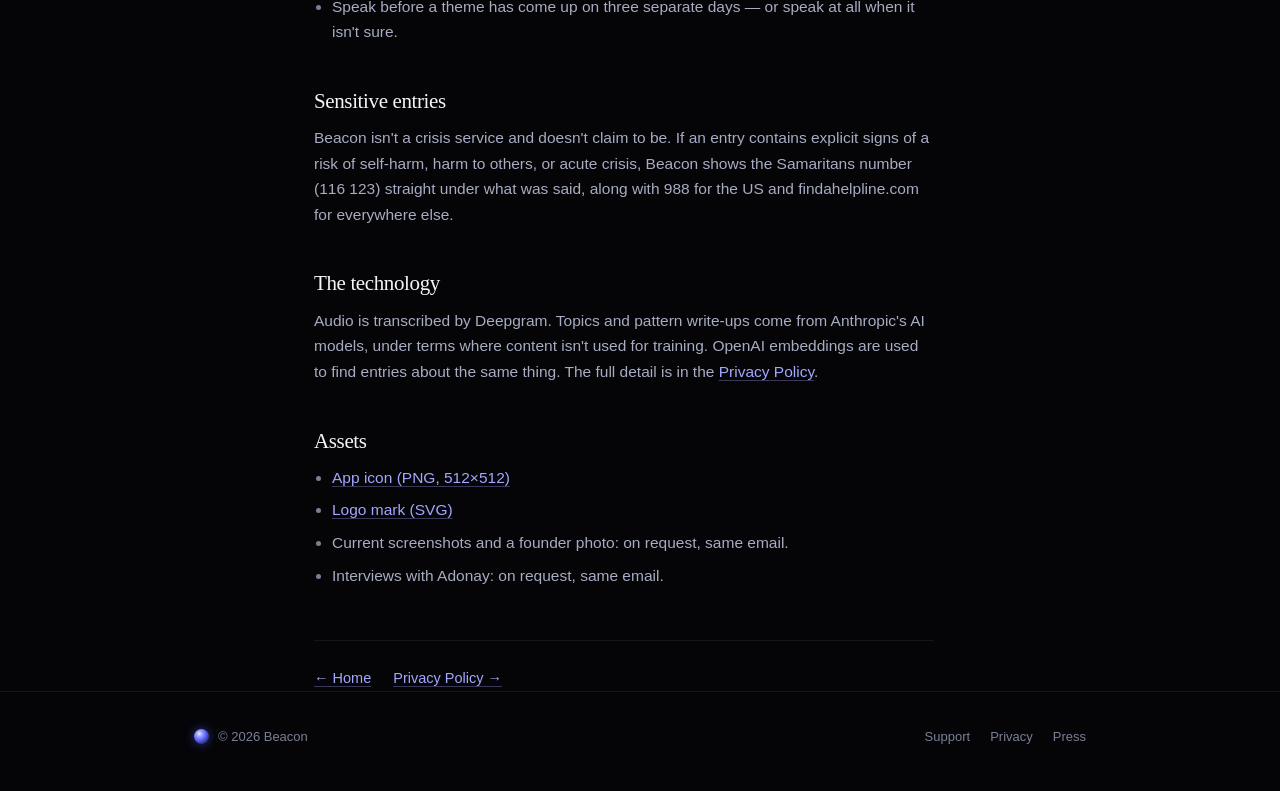
==== commit 2423b0d8: "Press page: name the AI provider, not the model" ====
--- a/press.html
+++ b/press.html
@@ -107,7 +107,7 @@
         <h2>The technology</h2>
         <p>
           Audio is transcribed by Deepgram. Topics and pattern write-ups come from Anthropic's
-          Claude models, under terms where content isn't used for training. OpenAI embeddings
+          AI models, under terms where content isn't used for training. OpenAI embeddings
           are used to find entries about the same thing. The full detail is in the
           <a class="link" href="privacy.html">Privacy Policy</a>.
         </p>
